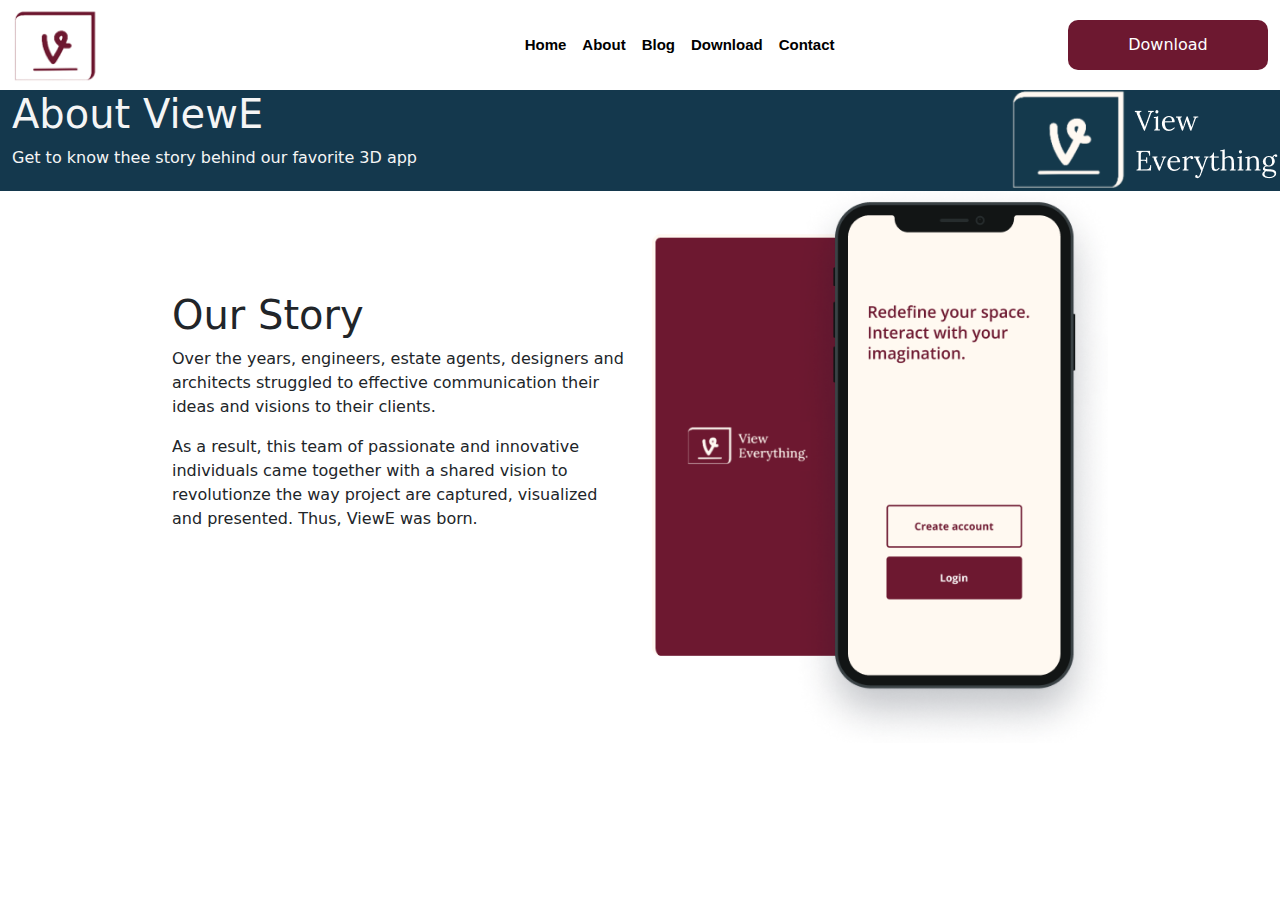
==== About.html @ 44a376ec "update" ====
<!DOCTYPE html>
<html lang="en">
<head>
    <meta charset="UTF-8">
    <meta name="viewport" content="width=device-width, initial-scale=1.0">
    <title>Document</title>
    <link rel="stylesheet" href="bootstrap-5.3.2-dist/css/bootstrap.css">
    <script src="https://cdn.jsdelivr.net/npm/bootstrap@5.3.2/dist/js/bootstrap.bundle.min.js"></script>
    <link rel="stylesheet" href="project.css">
</head>
<body>
    <nav class="navbar navbar-expand-lg ">
        <div class="container-fluid">
<img src="Image/image 17 - Copy.png" alt="" >
          <button class="navbar-toggler" type="button" data-bs-toggle="collapse" data-bs-target="#navbarTogglerDemo02" aria-controls="navbarTogglerDemo02" aria-expanded="false" aria-label="Toggle navigation">
            <span class="navbar-toggler-icon"></span>
          </button>
          <div class="collapse navbar-collapse offset-md-4 " id="navbarTogglerDemo02">
            <ul class="navbar-nav me-auto mb-2 mb-lg-0">
              <li class="nav-item">
                <a class="nav-link active head" aria-current="page" href="index.html">Home</a>
              </li>
              <li class="nav-item">
                <a class="nav-link active head" href="#">About</a>
              </li>
              <li class="nav-item">
                <a class="nav-link active head" href="#">Blog</a>
              </li>
              <li class="nav-item">
                <a class="nav-link  active head" href="#" >Download</a>
              </li>
              <li class="nav-item">
                <a class="nav-link  active head" href="#" >Contact</a>
              </li>
            </ul>
            <form class="d-flex" role="search">
              <button class="download" type="submit">Download</button>
            </form>
          </div>
        </div>
      </nav>


      <div class="container-fluid colorblue ">
        <div class="row">
        <div class="col-lg-6 col-md-6 col-sm-12 ">
        <h1>About ViewE</h1>
        <p>Get to know thee story behind our favorite 3D app</p>
        </div>
        <div class="col-lg-6 col-md-6 col-sm-12 ">
       <img src="Image/ab1.png" alt="" class="offset-md-7">
        </div>
        </div>
        </div>
        </div>


        
        <div class="container w-75">
          <div class="row">
            <div class="col-lg-6 col-md-6 col-sm-12 all">
<h1>Our Story</h1>
<p>Over the years, engineers, estate agents, designers and architects
  struggled to effective communication their ideas and visions to their 
clients. </p>
<p>As a result, this team of passionate and innovative individuals 
  came together with a shared vision to revolutionze the way project are 
  captured, visualized and presented. Thus, ViewE was born. </p>
                </div>
            <div class="col-lg-6 col-md-6 col-sm-12">
              <img src="Image/ab2.png" alt="" class="w-100">
            </div>
          </div>
          </div>
        

</body>
</html>
---- project.css ----
*{
    overflow-x: hidden;
}
.download{
    background-color: #6d1830;
    color: #fff;
    width: 200px;
    height: 50px;
   border-radius: 10px;
   border: none;
}
.all{
padding-top: 100px;
}
.head{
    font-family: Arial;
    font-size: 15px;
    font-weight: bolder;
}
.padd{
    padding-top: 30px;
padding-bottom: 30px;
}
.collordiv{
    background-color: #14384d;
}
.allwhite{
    color: white;
    padding-top:100px;
}
.divcolor2{
    background-color: #6d1830;
}
.input01{
  height: 100px;
}
.input02{
    height: 50px; 
    color: #6d1830; 
    background-color: #fef8f2;
    border: none;
  }
  .sub{
padding: 0;
border-radius: 5px;
  }
  .colorblue{
    background-color: #14384d;
    color: whitesmoke;


  }
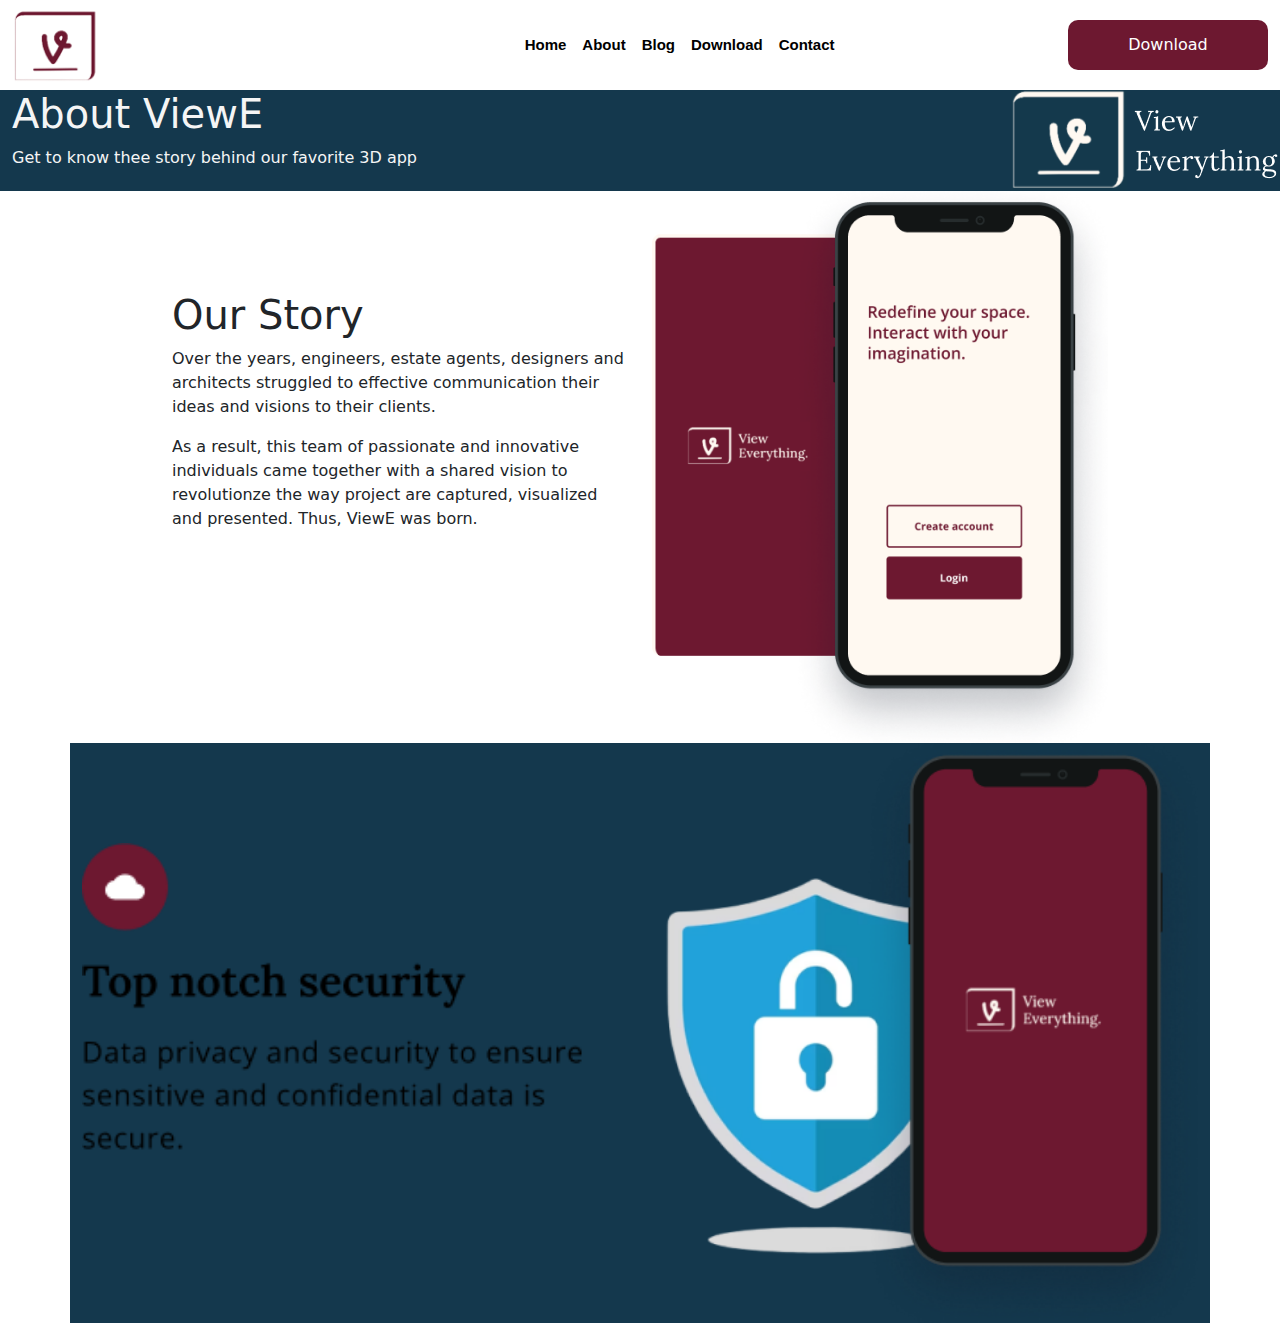
==== commit 894c7143: "update" ====
--- a/About.html
+++ b/About.html
@@ -72,6 +72,20 @@
             </div>
           </div>
           </div>
+          
+          
+          <div class="container collordiv">
+            <div class="row">
+              <div class="col-lg-6 col-md-6 col-sm-12 all">
+                <img src="Image/next9.png" alt="..."class="w-100">
+                  </div>
+              <div class="col-lg-6 col-md-6 col-sm-12">
+                <img src="Image/next10.png" alt="" class="w-100">
+              </div>
+            </div>
+            </div>
+
+
         
 
 </body>
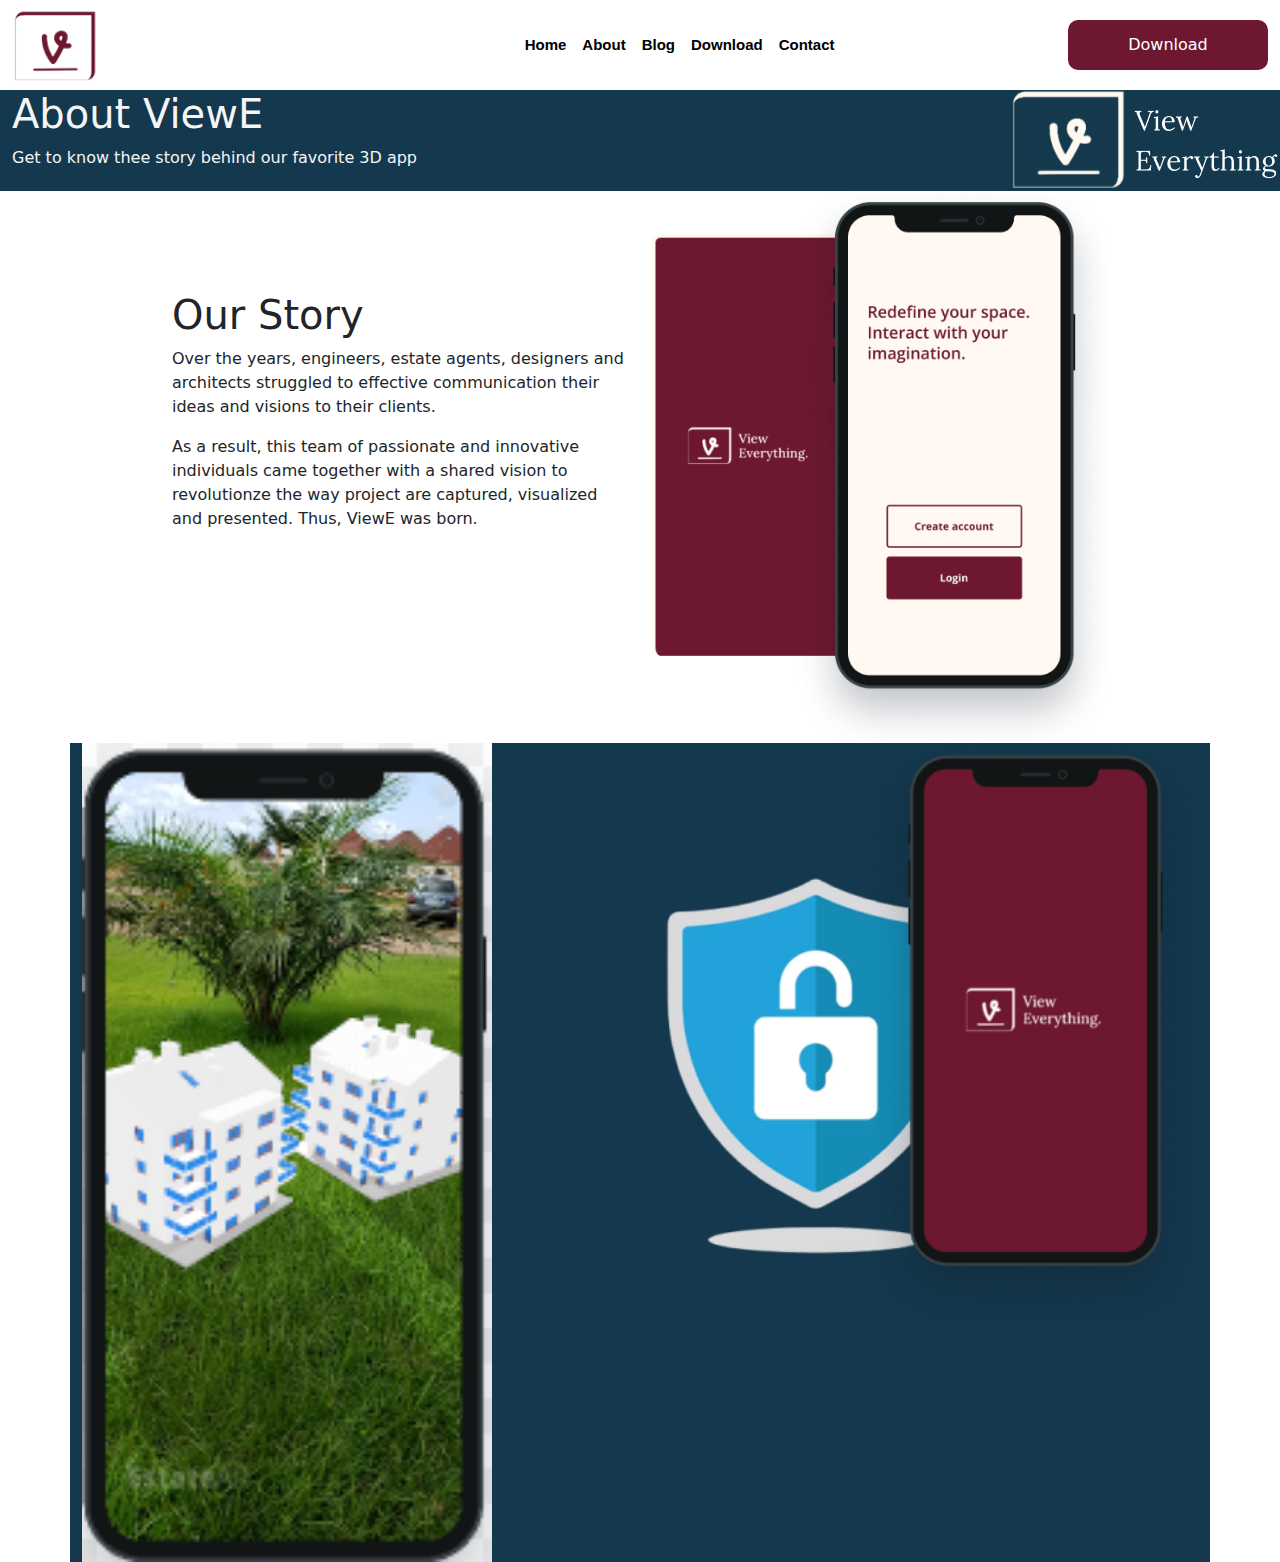
==== commit beccef1e: "update" ====
--- a/About.html
+++ b/About.html
@@ -76,8 +76,8 @@
           
           <div class="container collordiv">
             <div class="row">
-              <div class="col-lg-6 col-md-6 col-sm-12 all">
-                <img src="Image/next9.png" alt="..."class="w-100">
+              <div class="col-lg-6 col-md-6 col-sm-12">
+                <img src="Image/ab3.PNG" alt="..."class="w-75">
                   </div>
               <div class="col-lg-6 col-md-6 col-sm-12">
                 <img src="Image/next10.png" alt="" class="w-100">
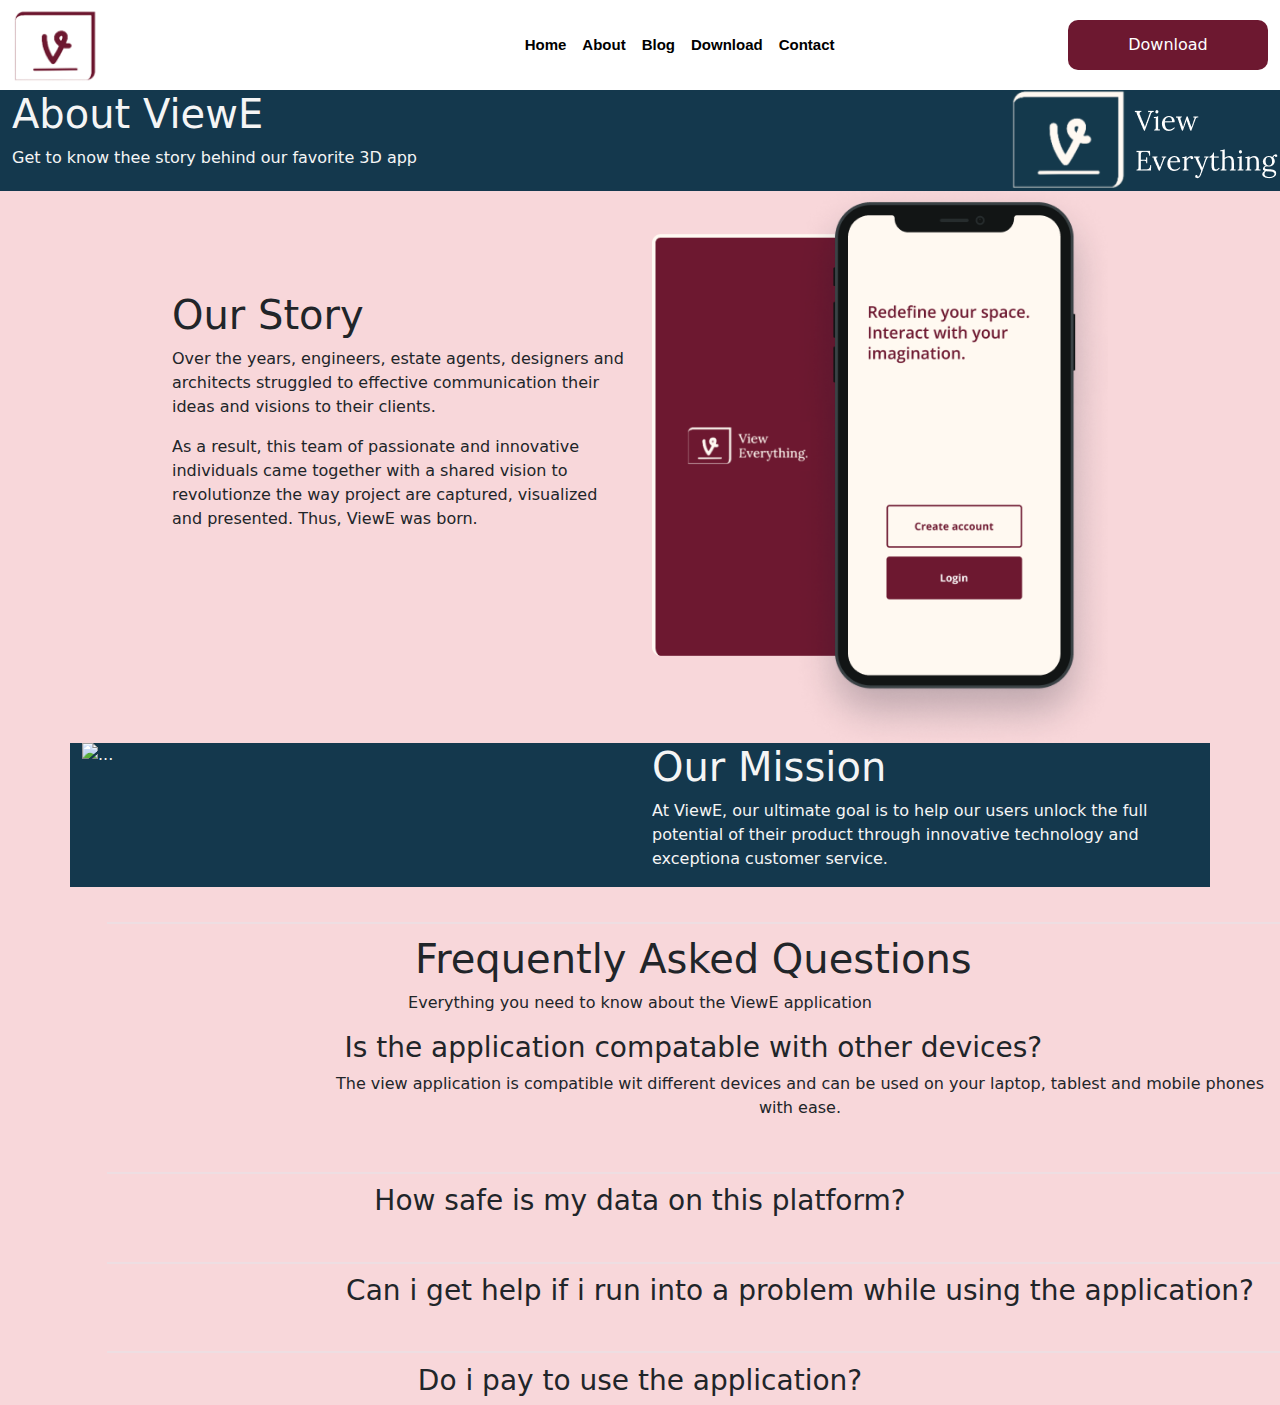
==== commit 82d7882b: "update" ====
--- a/About.html
+++ b/About.html
@@ -39,8 +39,7 @@
           </div>
         </div>
       </nav>
-
-
+<section  class="bg-danger-subtle">
       <div class="container-fluid colorblue ">
         <div class="row">
         <div class="col-lg-6 col-md-6 col-sm-12 ">
@@ -74,19 +73,38 @@
           </div>
           
           
-          <div class="container collordiv">
+          <div class="container colorblue">
             <div class="row">
               <div class="col-lg-6 col-md-6 col-sm-12">
                 <img src="Image/ab3.PNG" alt="..."class="w-75">
                   </div>
               <div class="col-lg-6 col-md-6 col-sm-12">
-                <img src="Image/next10.png" alt="" class="w-100">
-              </div>
+           <h1>Our Mission</h1>
+           <p>At ViewE, our ultimate goal is to help our users unlock the 
+            full potential of their product through innovative technology
+            and exceptiona customer service.
+           </p>
             </div>
             </div>
+            </div> <br>
+        <!-- line -->
+            <img src="Image/line.png" class="img-fluid offset-md-1" alt="...">
+            <br>
+            <h1 class="text-center offset-md-1">Frequently Asked Questions</h1>
+            <p class="text-center"> Everything you need to know about the ViewE application </p>
+        <h3 class="text-center offset-md-1">Is the application compatable with other devices?</h3>
+        <p class="text-center offset-md-3">The view application is compatible wit different devices and can be used on your laptop, tablest
+          and mobile phones with ease.
+        </p><br>
+        <img src="Image/line.png" class="img-fluid offset-md-1" alt="..."><br>
+        <h3 class="text-center">How safe is my data on this platform?</h3><br>
+        <img src="Image/line.png" class="img-fluid offset-md-1" alt="..."><br>
+        <h3 class="text-center offset-md-3">Can i get help if i run into a problem while using the application?</h3><br>
+        <img src="Image/line.png" class="img-fluid offset-md-1" alt="..."><br>
+        <h3 class="text-center ">Do i pay to use the application?</h3>
 
 
-        
 
+      </section>
 </body>
 </html>--- a/project.css
+++ b/project.css
@@ -47,8 +47,6 @@
   .colorblue{
     background-color: #14384d;
     color: whitesmoke;
+  }
+  
 
-
-  }
-
-
